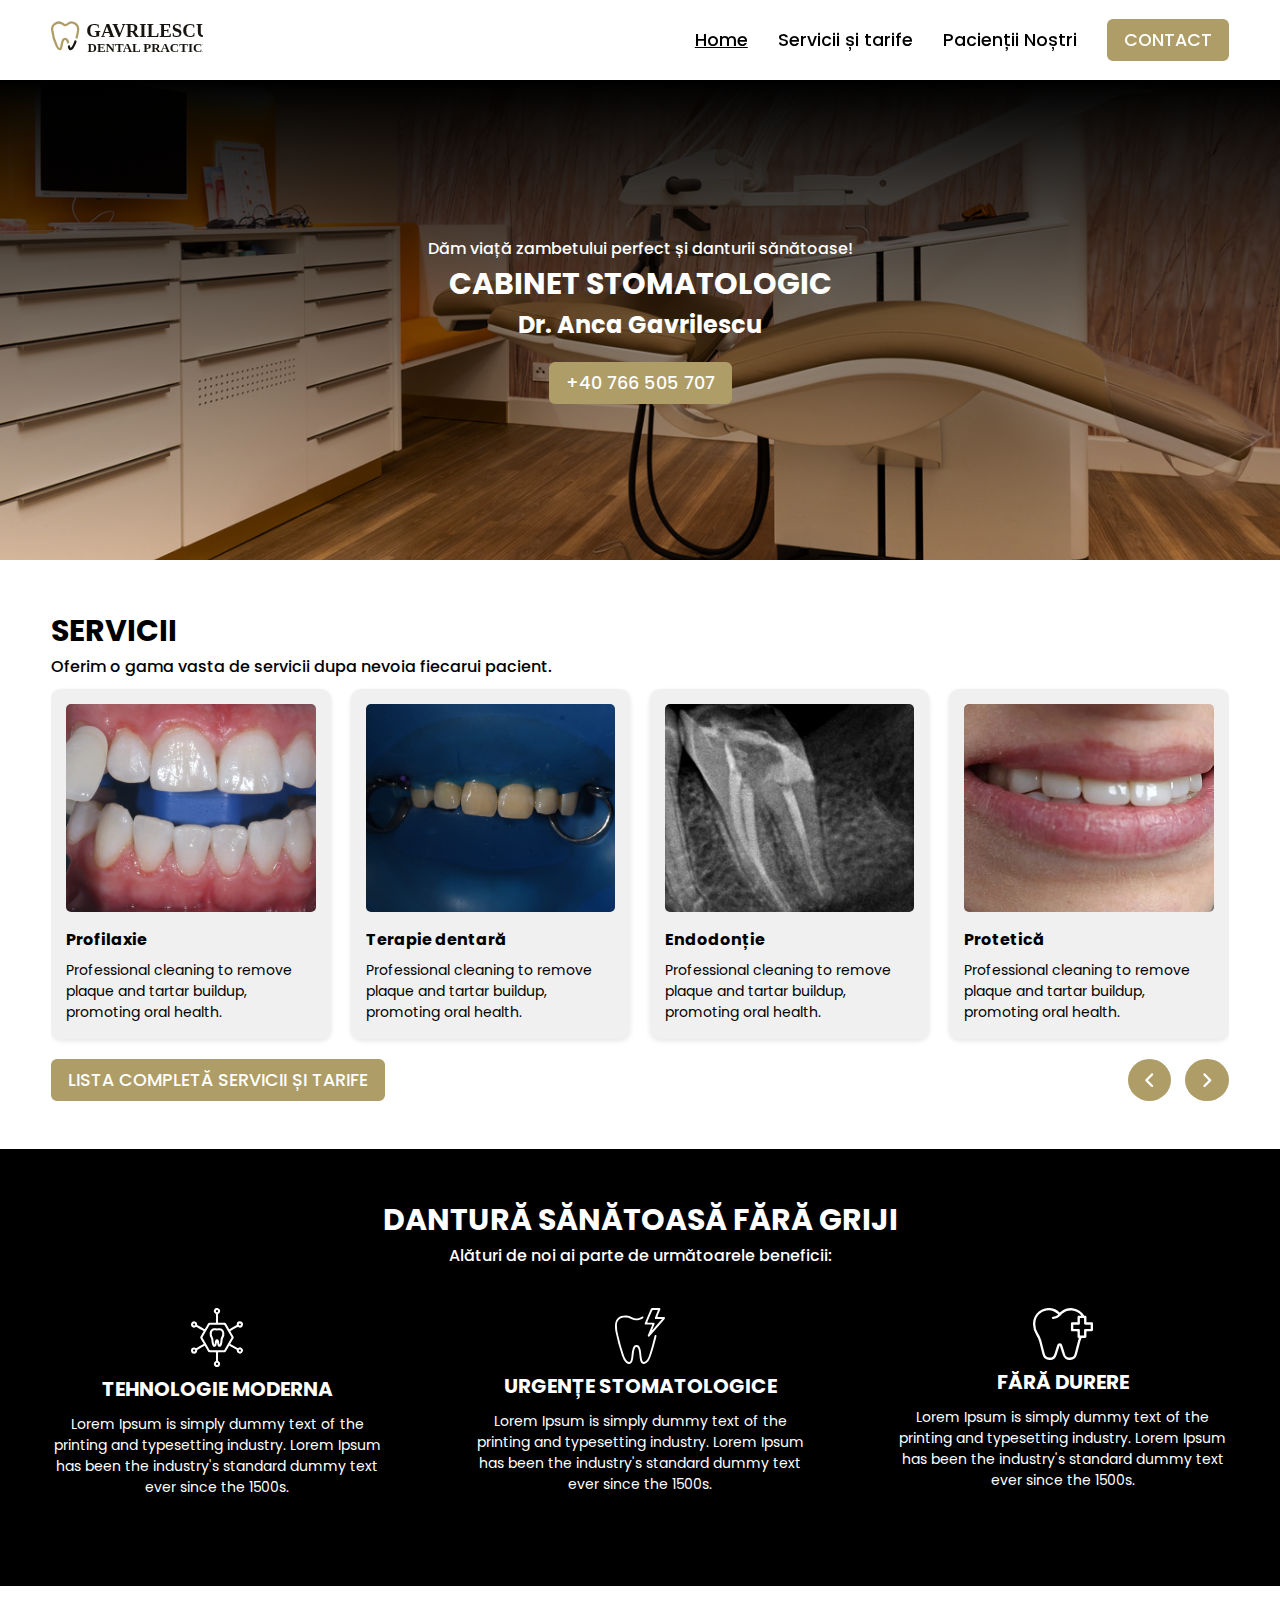
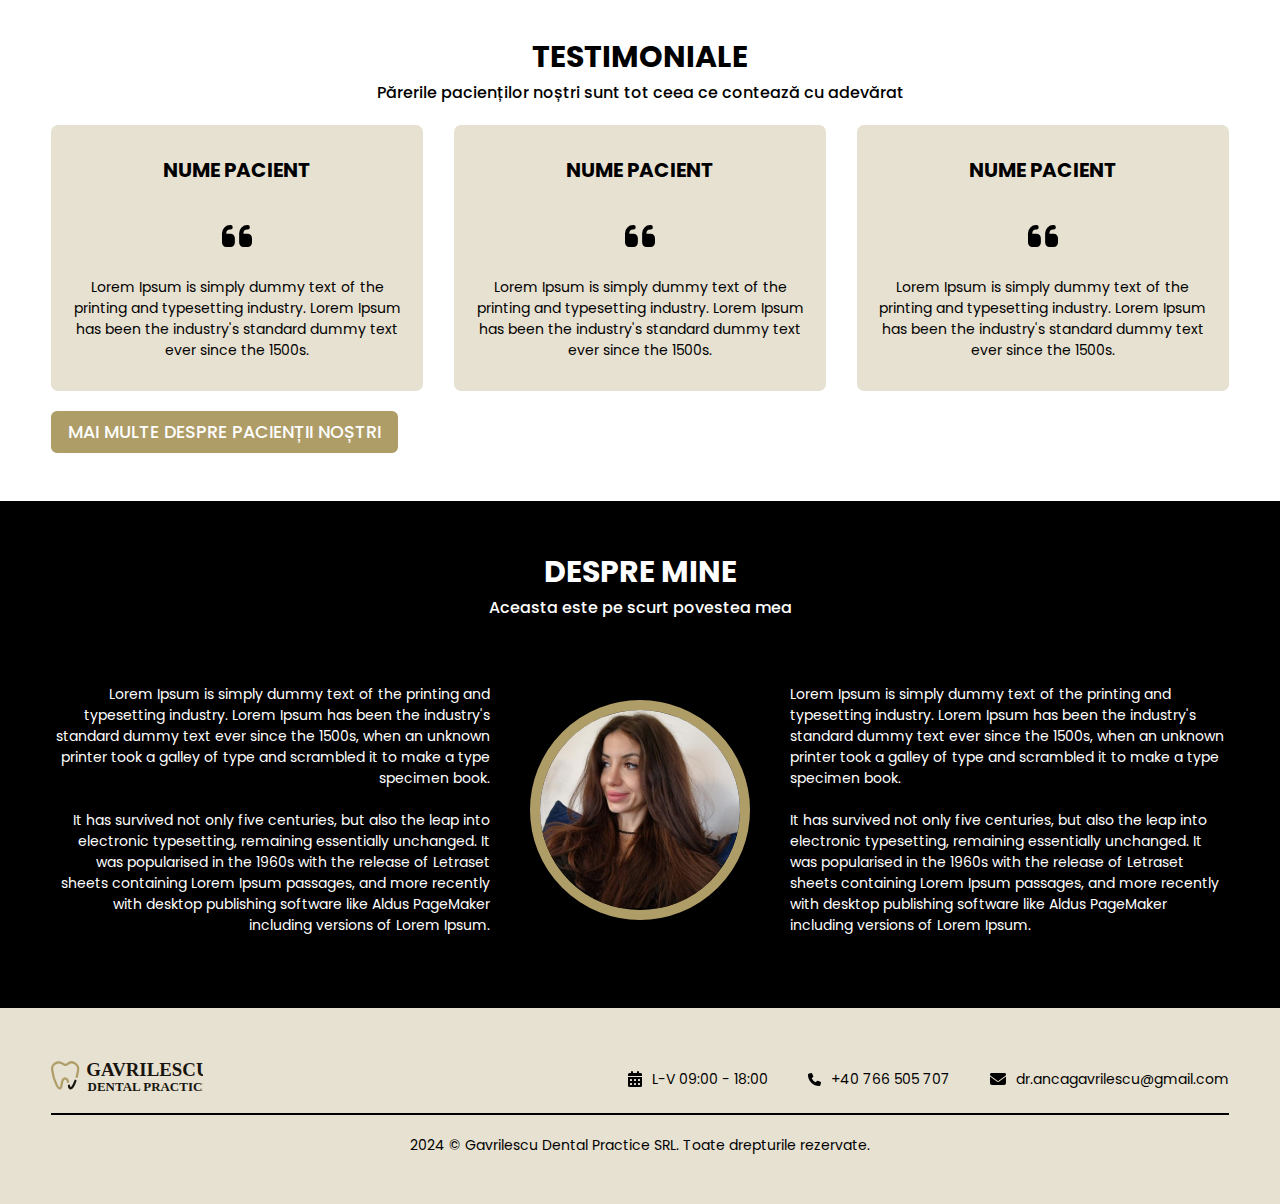
==== index.html @ 2483e3fb "add poppins to all pages" ====
<!DOCTYPE html>
<html lang="en">
<head>
    <meta charset="UTF-8">
    <meta name="viewport" content="width=device-width, initial-scale=1.0">
    <link href='https://fonts.googleapis.com/css?family=Poppins' rel='stylesheet'>
    <link rel="stylesheet" href="style.css">
    <title>Gavrilescu Dental Practice</title>
</head>
<body>
    <header>
        <div class="header-box max-width">
            <a href="/" class="logo"><img src="./icons/logo.svg" alt=""></a>
            <div class="relative xl-hidden">
                <input class="checkbox absolute w-full h-full opacity-0" type="checkbox" checked={menuOpen} onchange="toggleMenu(this)">
                <div class="hamburger-lines pointer-events-none flex flex-col justify-between">
                    <span class="line"></span>
                    <span class="line"></span>
                    <span class="line"></span>
                </div>
            </div>
            <ul class="menu">
              <a href="/" class="underlined">Home</a>
              <a href="/servicii-tarife.html">Servicii și tarife</a>
              <a href="/pacienti.html">Pacienții Noștri</a>
              <button class="btn contact"><a href="/contact.html">Contact</a></button>
            </ul>
        </div>
    </header>
    <main>
        <section class="hero-wrapper">
            <div class="hero-overlay"></div>
            <div class="hero-text flex flex-col items-center justify-center">
                <h5>Dăm viață zambetului perfect și danturii sănătoase!</h5>
                <h1 class="uppercase">Cabinet Stomatologic</h1>
                <h2 class="mt-0">Dr. Anca Gavrilescu</h2>
                <button class="btn suna"><a href="tel:+40766505707">+40 766 505 707</a></button>
            </div>
        </section>
        
        <section class="servicii max-width main-padding-y">
            <h1 class="uppercase black">Servicii</h1>
            <h5>Oferim o gama vasta de servicii dupa nevoia fiecarui pacient.</h5>
            <div>
                <div class="mobile-carousel"></div>
                <div class="carousel"></div>
                <div class="services-bottom flex items-center justify-between">
                    <button class="btn w-full-mobile"><a href="/servicii-tarife">Lista completă servicii și tarife</a></button>
                    <div class="controls">
                        <button class="prev"><svg xmlns="http://www.w3.org/2000/svg" viewBox="0 0 320 512"><!--!Font Awesome Free 6.5.1 by @fontawesome - https://fontawesome.com License - https://fontawesome.com/license/free Copyright 2024 Fonticons, Inc.--><path d="M41.4 233.4c-12.5 12.5-12.5 32.8 0 45.3l160 160c12.5 12.5 32.8 12.5 45.3 0s12.5-32.8 0-45.3L109.3 256 246.6 118.6c12.5-12.5 12.5-32.8 0-45.3s-32.8-12.5-45.3 0l-160 160z"/></svg></button>
                        <button class="next"><svg xmlns="http://www.w3.org/2000/svg" viewBox="0 0 320 512"><!--!Font Awesome Free 6.5.1 by @fontawesome - https://fontawesome.com License - https://fontawesome.com/license/free Copyright 2024 Fonticons, Inc.--><path d="M278.6 233.4c12.5 12.5 12.5 32.8 0 45.3l-160 160c-12.5 12.5-32.8 12.5-45.3 0s-12.5-32.8 0-45.3L210.7 256 73.4 118.6c-12.5-12.5-12.5-32.8 0-45.3s32.8-12.5 45.3 0l160 160z"/></svg></button>
                    </div>
                </div>
            </div>
        </section>
        
        <section class="main-padding-y highlights white">
            <div class="max-width text-center">
                <h1 class="uppercase">Dantură sănătoasă fără griji</h1>
                <h5 class="">Alături de noi ai parte de următoarele beneficii:</h5>
                <div class="highlights-inner"></div>
            </div>
        </section>
        
        <section class="main-padding-y">
            <div class="max-width testimonials">
                <h1 class="uppercase text-center">Testimoniale</h1>
                <h5 class="text-center">Părerile pacienților noștri sunt tot ceea ce contează cu adevărat</h5>
                <div class="testimonials-inner text-center"></div>
                <button class="btn w-full-mobile"><a href="/pacienti">Mai multe despre pacienții noștri</a></button>
            </div>
        </section>

        <section class="main-padding-y my-story white">
            <div class="max-width">
                <h1 class="uppercase text-center">Despre mine</h1>
                <h5 class="text-center">Aceasta este pe scurt povestea mea</h5>
                <div class="story-inner">
                    <p class="">Lorem Ipsum is simply dummy text of the printing and typesetting industry. 
                        Lorem Ipsum has been the industry's standard dummy text ever since the 
                        1500s, when an unknown printer took a galley of type and scrambled it to 
                        make a type specimen book. 
                        <br><br>
                        It has survived not only five centuries, but also the leap into electronic typesetting, remaining essentially unchanged. It was popularised in the 1960s with the release of Letraset sheets containing Lorem Ipsum passages, and more recently with desktop publishing software like Aldus PageMaker including versions of Lorem Ipsum.
                    </p>
                    <img class="my-pic" src="./images/DrGavrilescu.png" alt="">
                    <p>Lorem Ipsum is simply dummy text of the printing and typesetting industry. 
                        Lorem Ipsum has been the industry's standard dummy text ever since the 
                        1500s, when an unknown printer took a galley of type and scrambled it to 
                        make a type specimen book. 
                        <br><br>
                        It has survived not only five centuries, but also the leap into electronic typesetting, remaining essentially unchanged. It was popularised in the 1960s with the release of Letraset sheets containing Lorem Ipsum passages, and more recently with desktop publishing software like Aldus PageMaker including versions of Lorem Ipsum.
                    </p>
                </div>
            </div>
        </section>

        <footer class="main-padding-y">
            <div class="max-width">
                <div class="footer-top">
                    <div class="logo"><img src="./icons/logo.svg" alt=""></div>
                    <div class="footer-top-pte">
                        <div class="pte-item flex items-center justify-center">
                            <img class="mr-10" src="/icons/program.svg" alt="Program">
                            <p>L-V 09:00 - 18:00</p>
                        </div>
                        <a href="tel:+40766505707" class="pte-item flex items-center justify-center">
                            <img class="mr-10" src="/icons/phone.svg" alt="Telefon">
                            <p>+40 766 505 707</p>
                        </a>
                        <a href="mailto:dr.ancagavrilescu@gmail.com" class="pte-item flex items-center justify-center">
                            <img class="mr-10" src="/icons/email.svg" alt="Email">
                            <p>dr.ancagavrilescu@gmail.com</p>
                        </a>
                    </div>
                </div>
                <div>
                    <p class="text-center">2024 © Gavrilescu Dental Practice SRL. Toate drepturile rezervate.</p>
                </div>
            </div>
            
        </footer>
        
    </main>

    <script>
    </script>

    <script src="script.js"></script>
</body>
</html>
---- style.css ----
body { 
    box-sizing: border-box;
    margin: 0;
    padding: 0;
    font-family: 'Poppins';
}
body * { padding: 0; margin: 0;}
h1 {font-size: 30px;}
h2 {font-size: 24px;}
h3 {font-size: 20px; margin-bottom: 10px; }
h4 {font-size: 16px; }
h5 {font-size: 16px; font-weight: 500;}
p {font-size: 14px;}
.relative { position: relative;}
.absolute { position: absolute;}
.opacity-0 { opacity: 0;}

.flex { display: flex;}
.block { display: block;}
.items-center { align-items: center; }
.justify-between { justify-content: space-between; }
.justify-center { justify-content: center;}
.justify-end { justify-content: flex-end;}
.flex-col { flex-direction: column; }
.w-full { width: 100%; }
.h-full { height: 100%; }
.pointer-events-none { pointer-events: none;}
.uppercase { text-transform: uppercase;}
.mt-0 { margin-top: 0;}
.white { color: white;}
.black { color: black;}
.main-padding-y {padding: 3rem 0;}
.mr-10 { margin-right: 10px;}
.mr-30 { margin-right: 30px;}
.text-center {text-align: center;}
.text-right {text-align: right;}
.max-width {
    margin: auto;
    width: 92%;
    max-width: 1300px;
}
.w-full-mobile { width: 100%;}
header {
    height: 5rem;
    position: fixed;
    display: flex;
    align-items: center;
    width: 100%;
    background-color: white;
    box-shadow: 0 0 5px rgba(0, 0, 0, 0.2);
    z-index: 999;
}
.header-box {
    display: flex;
    align-items: center;
    justify-content: space-between;
    height: 5rem;
}
.logo img { width: 9.5rem;}
.menu {
    display: flex;
    align-items: center;
    flex-direction: column; 
    position: absolute;
    top: 5rem;
    margin: 0;
    right: 0;
    padding: 1.5rem;
    transform: translateX(calc(100% + 5px));
    transition: 0.5s ease-in-out;
    background-color: white;
    width: 60%;
    height: calc(100vh - 5rem);
    box-shadow: -2px 3px 2px rgba(0, 0, 0, 0.1);
}
.open .menu { 
    transform: translateX(0);
}
.menu a, .btn a {
    text-decoration: none;
    color: black;
    font-size: 1.1rem;
    font-weight: 500;
    margin: 2.5rem 0;
}
.menu .btn {
    margin-top: 2.5rem;
}
.btn {
    background-color: #AE9D67;
    border: 2px solid #AE9D67;
    border-radius: 6px;
    padding: 6px 15px;
    font-family: 'Poppins';
    text-transform: uppercase;
}
.btn a {
    color: white;
}
.btn:hover {
 background-color: white;
}
.btn:hover a {
    color: #AE9D67;
}
.btn.suna { 
    margin-top: 20px;
}
.hamburger-lines {
    width: 2rem;
    height: 1.5rem;
}

.line { 
    transition: transform 0.5s ease-in-out;
    border-radius: 0.25rem;
    height: 3px;
    background-color: black;
    width: 100%;
    display: block;
}
.line:first-child {
    transform-origin: top left;
    transition-duration: 500ms;
}
.line:nth-child(2) {
    transition-duration: 300ms;
}
.line:last-child {
    transform-origin: bottom left;
    transition-duration: 500ms;
}
.open .line:first-child {
    transform: rotate(45deg);
}
.open .line:nth-child(2) {
    transform: scale(0);
}
.open .line:last-child {
    transform: rotate(-45deg);
}
.hero-wrapper {
    position: relative;
    padding-top: 5rem;
    width: 100%;
    height: calc(100vh - 5rem);
    background-image: url("./images/hero.jpg");
    background-repeat: no-repeat;
    background-size: cover;
    background-position:center;
}

.hero-overlay {
    position: absolute;
    top: 5rem;
    left: 0;
    right: 0;
    width: 100%;
    height: calc(100vh - 5rem);
    background: rgb(0,0,0);
    background: linear-gradient(180deg, rgba(0,0,0,1) 0%, rgba(0,0,0,0) 100%);
}

.hero-text {
    margin: 3rem;
    position: relative;
    color: white;
    text-align: center;
    height: calc(100vh - 11rem);
    max-width: 100%;
}
.hero-wrapper.small, .hero-overlay.small {
    height: calc(50vh - 5rem);
}
.hero-text.small {
    height: calc(50vh - 11rem);
}

.carousel { display: none; }

.card {
    flex: 0 0 auto; 
    padding: 15px;
    background-color: #f0f0f0;
    border-radius: 10px;
    box-shadow: 0 2px 5px rgba(0, 0, 0, 0.1);
    scroll-snap-align: start;
    margin: 20px 0;
}

.card img {
    width: 100%;
    border-radius: 5px;
    height: 13rem;
    object-fit: cover;
}
.card h4 { 
    margin: 0.5rem 0;
}

.controls {
    display: none;
}

.prev, .next {
    cursor: pointer;
    border: none;
    background-color: #AE9D67;
    color: white;
    border-radius: 100%;
    margin-left: 10px;
    padding: 0.75rem 1rem;
}
.prev svg, .next svg {
    width: 0.72rem;
    fill: white;
    display: flex;
    align-items: center;
    justify-content: center;
}

.prev:hover, .next:hover {
    background-color: black;
}

.highlights, .my-story {
    background-color: black;
}
.highlights-card {
    margin: 40px 0;
}
.testimonials-card {
    background-color: #E7E1D1;
    padding: 30px 20px;
    margin: 20px 0;
    border-radius: 7px;
    display: flex;
    flex-direction: column;
    align-items: center;
    gap: 30px;
}
.testimonials-img {
    width: 30px;
}
.story-inner {
    margin-top: 40px;
    display: flex;
    flex-direction: column;
    align-items: center;
}
.story-inner p {  text-align: center;}
.my-pic {
    width: 200px;
    height: 200px;
    object-fit: cover;
    border: 10px solid #AE9D67;
    border-radius: 50%;
    margin: 40px;
}

footer {
    background-color: rgba(174, 157, 103, 0.3)
}
.footer-top {
    border-bottom: 2px solid black;
    padding-bottom: 10px;
    margin-bottom: 20px;
    display: flex;
    flex-direction: column;
    align-items: center;
}
.footer-top-pte { 
    display: flex;
    flex-direction: column;
    align-items: center;
}
.footer-top-pte .pte-item {
    margin: 10px 0;
}
footer a {
    text-decoration: none;
    color: black;
}
@media screen and (min-width: 600px) {
    .mobile-carousel {
        display: flex;
        flex-wrap: wrap;
    } 
    .card {
        width: calc( 50% - 40px );
        margin: 10px 0;
    }
    .card:nth-child(odd){
        margin-right: 10px;
    }
    .card:nth-child(even){
        margin-left: 10px;
    }
}

@media screen and (min-width: 768px) {
    .menu {
        width: 50%;
    }
    .hero-wrapper, .hero-overlay {
        height: 75vh;
    }
    .hero-text { height: calc(75vh - 6rem);}

    
}

@media screen and (min-width: 1024px) {
    .hero-wrapper.small, .hero-overlay.small {
        height: calc(40vh - 5rem);
    }
    .hero-text.small {
        height: calc(40vh - 11rem);
    }
    .xl-hidden {
        display: none;
    }
    .menu {
        position: relative;
        flex-direction: row;
        top: 0;
        padding: 0;
        width: auto;
        height: 5rem;
        transform: translateX(0%);
        box-shadow: none;
    }
    .menu a {
        margin-right: 30px;
    }
    .menu a.underlined { text-decoration: underline;}
    .menu .btn, .menu a:last-child {margin: 0;}
    .mobile-carousel {display: none;}
    .carousel {
        display: flex;
        flex-wrap: wrap;
        transition: transform 0.3s ease-in-out;
        overflow-x: hidden; /* Hide overflow for non-touch devices */
        scroll-snap-type: x mandatory;
        -webkit-overflow-scrolling: touch; /* for smooth scrolling on iOS */
    }
    .controls {
        display: block;
    }
    .highlights-inner, .testimonials-inner {
        display: flex;
        justify-content: space-between;
    }
    .highlights-card, 
    .testimonials-card {
        width: calc( 33.3% - 60px);
    }
    /* .story-inner {} */
    .footer-top-pte {
        display: flex;
        justify-content: space-between;
        flex-direction: row;
    }
    .footer-top-pte .pte-item {
        margin: 10px 20px;
    }
    .w-full-mobile { width: auto;}
}

@media screen and (min-width: 1280px) {
    .hero-wrapper, .hero-overlay {
        height: 30rem;
    }
    .hero-text { height: 24rem;}
    .card {
        width: calc( 25% - 45px );
        margin-bottom: 20px;
        min-height: 20rem;
        margin-right: 20px;
    }
    .card:last-child {
        margin-right: 0;
    }
    .footer-top {
        flex-direction: row;
        justify-content: space-between;
    }
    .footer-top-pte .pte-item:last-child {
        margin: 10px 0px 10px 20px;
    }
    .story-inner {
        flex-direction: row;
    }
    .story-inner p:first-child { text-align: right;}
    .story-inner p:last-child { text-align: left;}
}
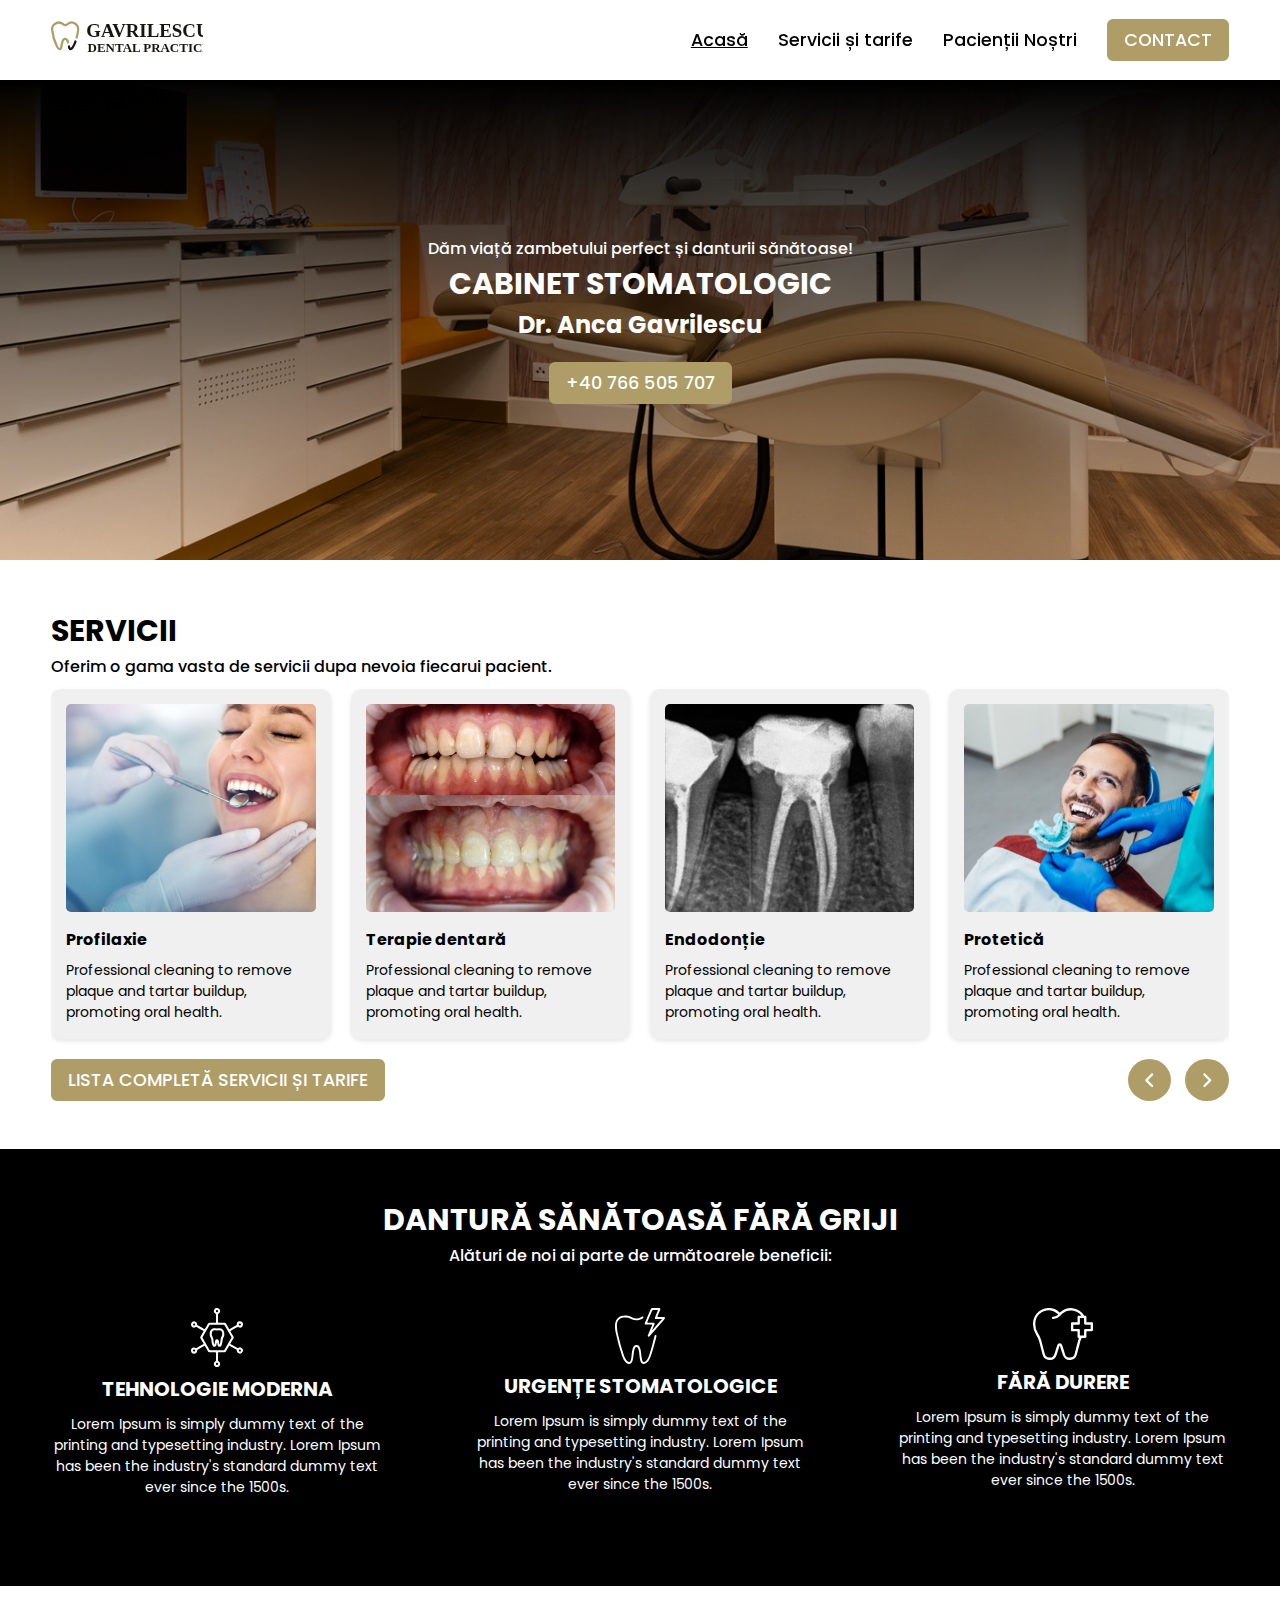
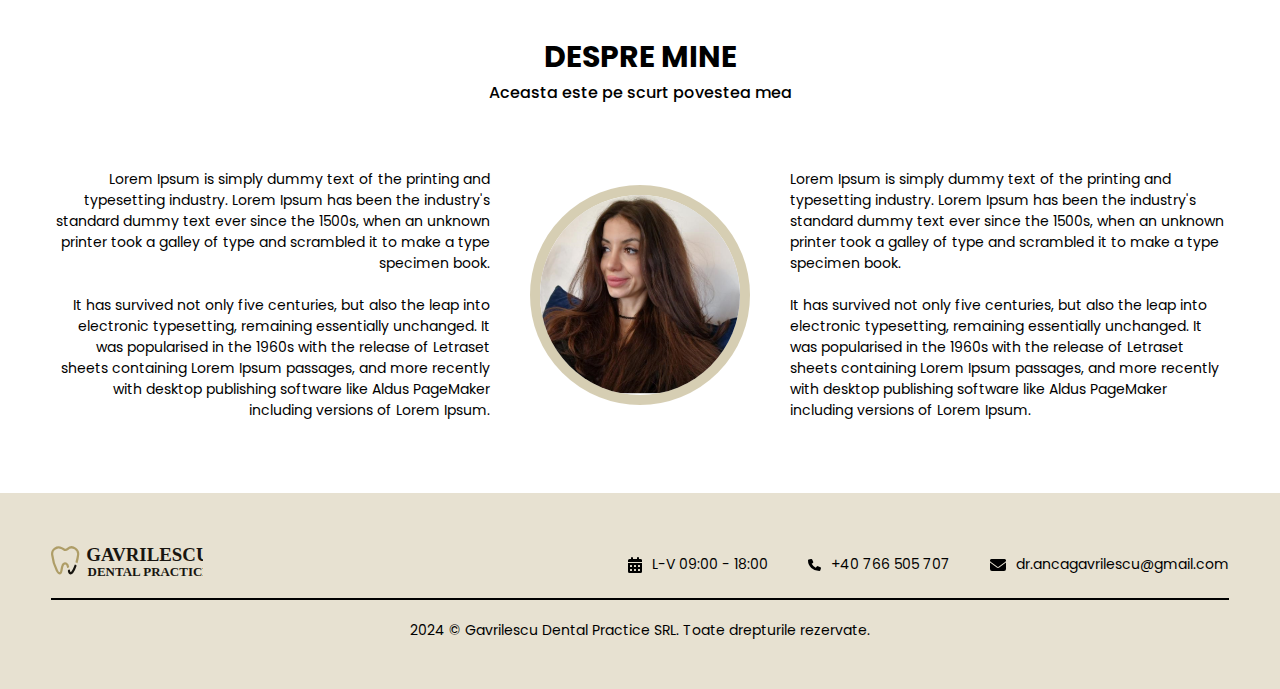
==== commit 894f299a: "add better pictures to services, hide testimonials and make small color changes" ====
--- a/index.html
+++ b/index.html
@@ -20,7 +20,7 @@
                 </div>
             </div>
             <ul class="menu">
-              <a href="/" class="underlined">Home</a>
+              <a href="/" class="underlined">Acasă</a>
               <a href="/servicii-tarife.html">Servicii și tarife</a>
               <a href="/pacienti.html">Pacienții Noștri</a>
               <button class="btn contact"><a href="/contact.html">Contact</a></button>
@@ -62,16 +62,16 @@
             </div>
         </section>
         
-        <section class="main-padding-y">
+        <!-- <section class="main-padding-y">
             <div class="max-width testimonials">
                 <h1 class="uppercase text-center">Testimoniale</h1>
                 <h5 class="text-center">Părerile pacienților noștri sunt tot ceea ce contează cu adevărat</h5>
                 <div class="testimonials-inner text-center"></div>
                 <button class="btn w-full-mobile"><a href="/pacienti">Mai multe despre pacienții noștri</a></button>
             </div>
-        </section>
+        </section> -->
 
-        <section class="main-padding-y my-story white">
+        <section class="main-padding-y my-story">
             <div class="max-width">
                 <h1 class="uppercase text-center">Despre mine</h1>
                 <h5 class="text-center">Aceasta este pe scurt povestea mea</h5>
@@ -127,5 +127,6 @@
     </script>
 
     <script src="script.js"></script>
+    <script src="home.js"></script>
 </body>
 </html>--- a/style.css
+++ b/style.css
@@ -223,8 +223,11 @@
     background-color: black;
 }
 
-.highlights, .my-story {
-    background-color: black;
+.my-story {
+    background-color: white;
+}
+.highlights {
+    background: black;
 }
 .highlights-card {
     margin: 40px 0;
@@ -253,13 +256,13 @@
     width: 200px;
     height: 200px;
     object-fit: cover;
-    border: 10px solid #AE9D67;
+    border: 10px solid rgba(174, 157, 103, 0.5);
     border-radius: 50%;
     margin: 40px;
 }
 
 footer {
-    background-color: rgba(174, 157, 103, 0.3)
+    background-color: rgba(174, 157, 103, 0.3);
 }
 .footer-top {
     border-bottom: 2px solid black;
@@ -281,6 +284,47 @@
     text-decoration: none;
     color: black;
 }
+.service-category {
+    background-color: rgba(174, 157, 103, 0.3);
+    margin-bottom: 15px;
+    border-radius: 5px;
+    overflow: hidden;
+}
+.service-category h3 {
+    background-color: #AE9D67;
+    margin: 0;
+    padding: 5px 15px;
+    color: white;
+    text-transform: uppercase;
+    font-weight: 600;
+}
+.service-list {
+    list-style: none;
+}
+.service-item {
+    border-bottom: 1px solid #AE9D67;
+    padding: 8px 15px;
+}
+.service-item:last-child {
+    border: none;
+}
+.title-price {
+    display: flex;
+    justify-content: space-between;
+}
+
+.service-extra {
+    font-size: 80%;
+    font-weight: 600;
+    font-style: italic;
+    margin-top: 5px;
+}
+.service-price {
+    min-width: 60px;
+    font-weight: 700;
+    text-align: end;
+}
+
 @media screen and (min-width: 600px) {
     .mobile-carousel {
         display: flex;
@@ -296,6 +340,7 @@
     .card:nth-child(even){
         margin-left: 10px;
     }
+    .service-extra { text-align: right;}
 }
 
 @media screen and (min-width: 768px) {
@@ -306,8 +351,6 @@
         height: 75vh;
     }
     .hero-text { height: calc(75vh - 6rem);}
-
-    
 }
 
 @media screen and (min-width: 1024px) {
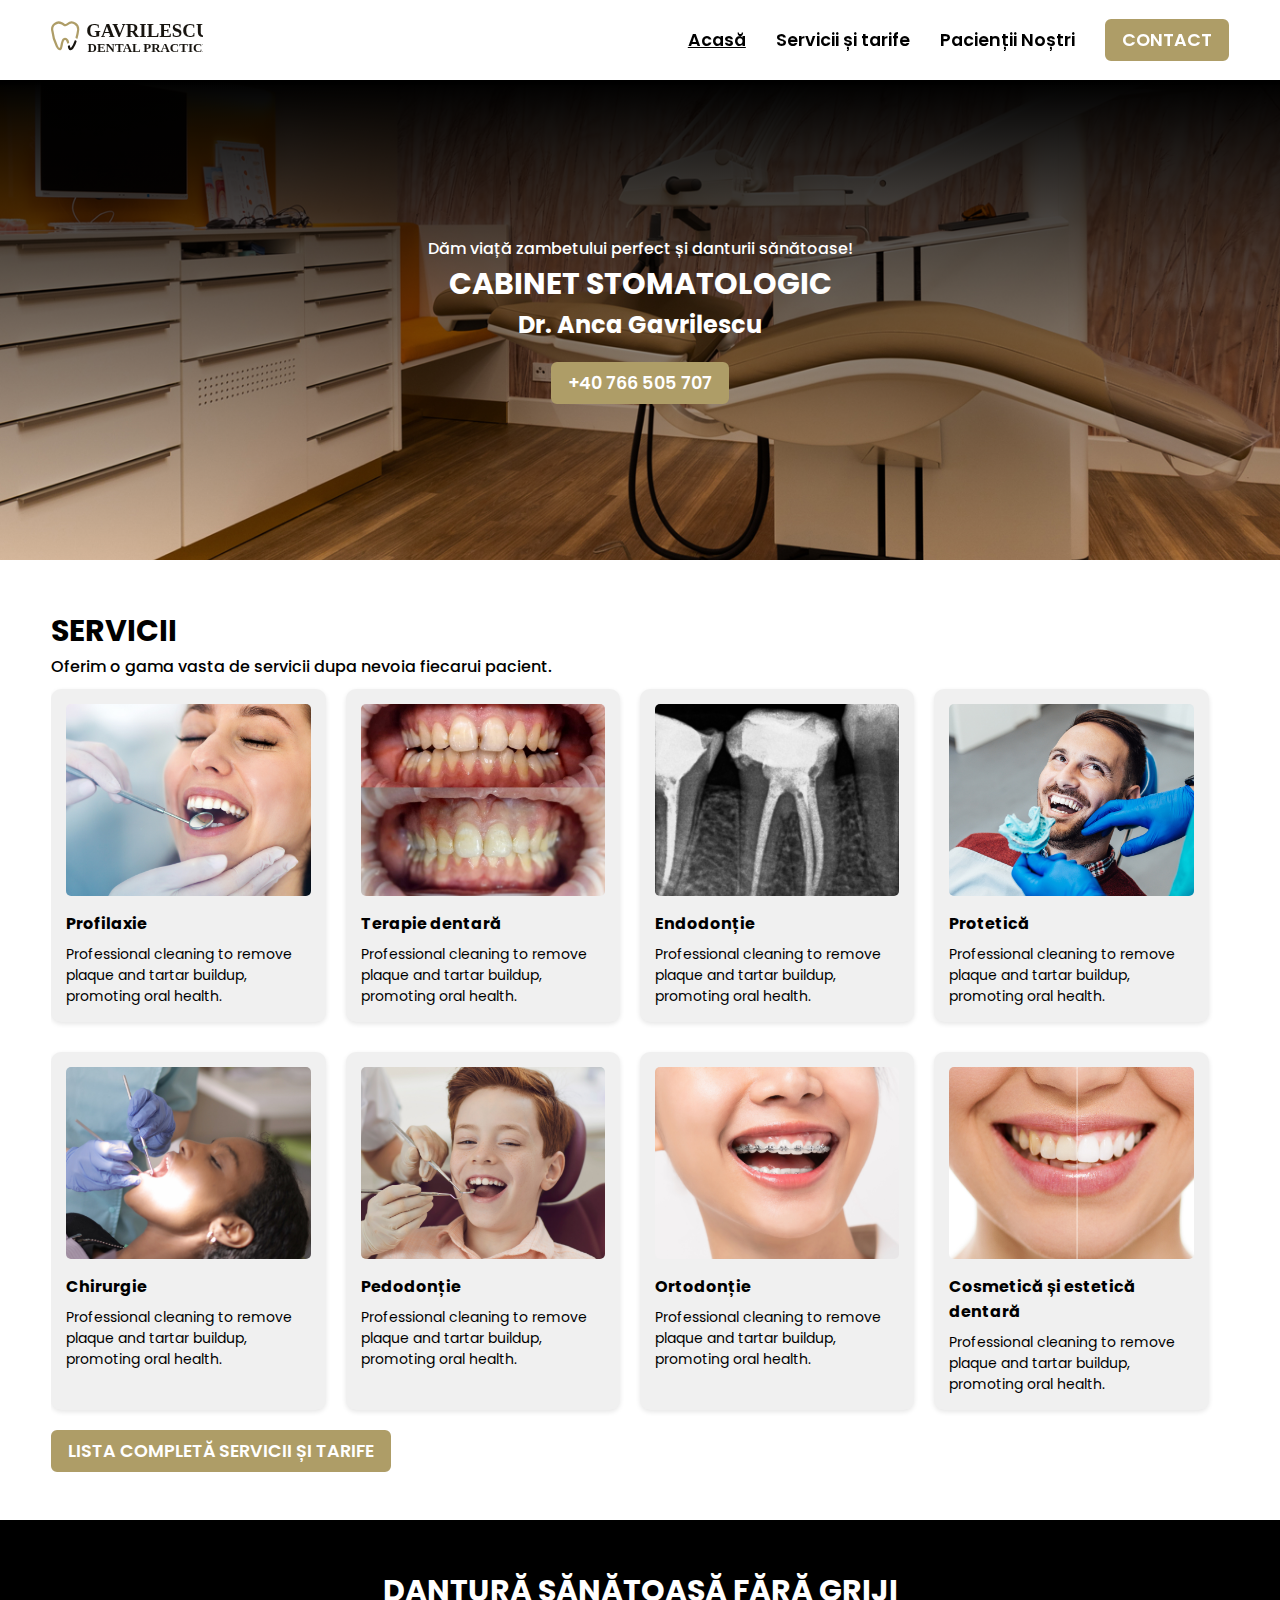
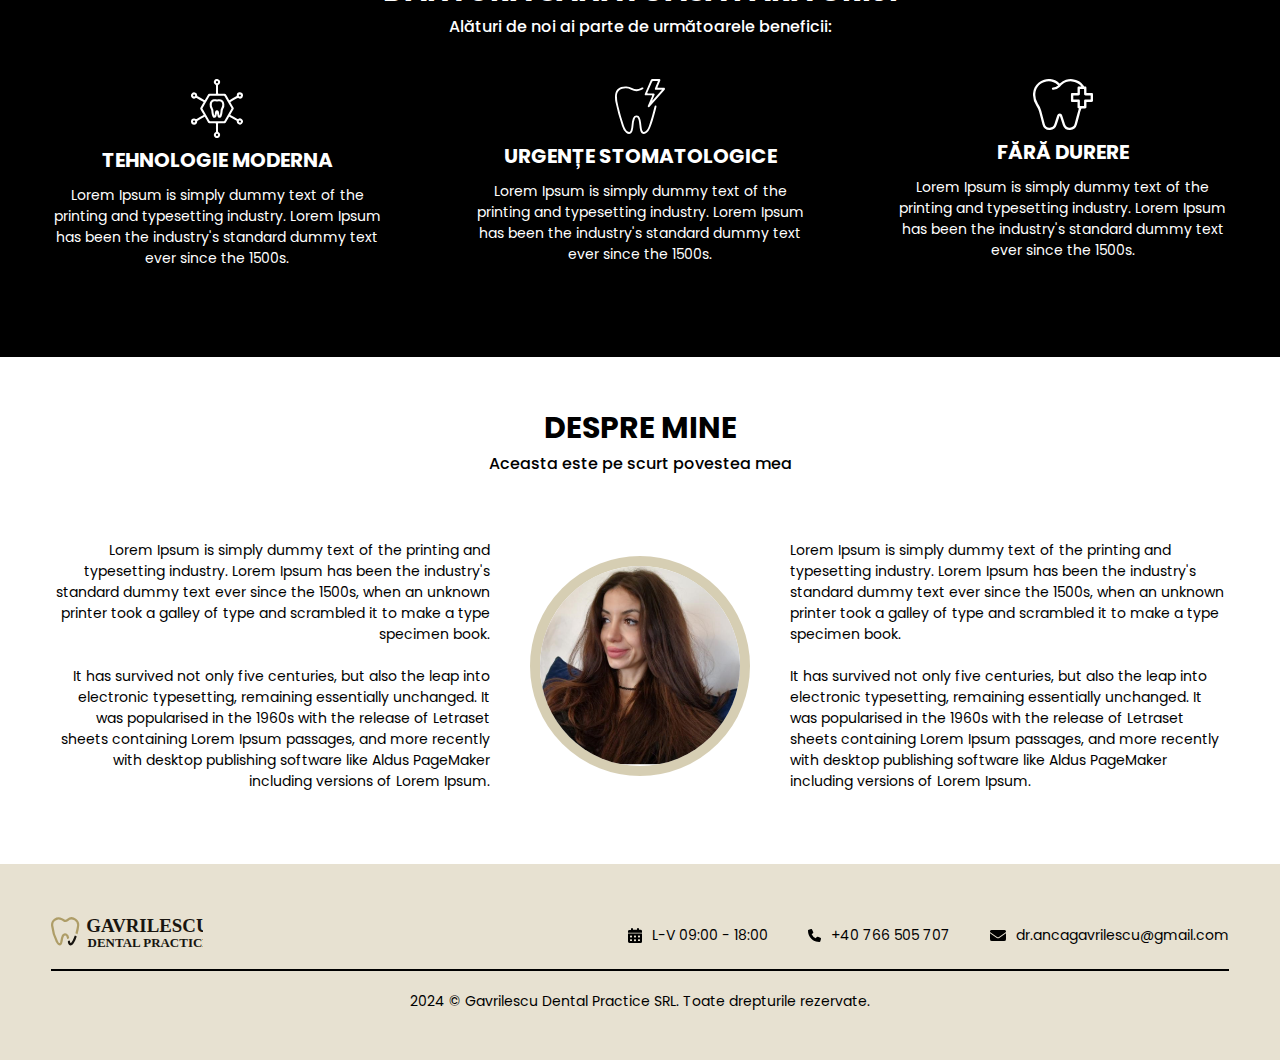
==== commit f936c947: "change carrousel into list of cards, update some iamges, small fixes" ====
--- a/index.html
+++ b/index.html
@@ -42,15 +42,8 @@
             <h1 class="uppercase black">Servicii</h1>
             <h5>Oferim o gama vasta de servicii dupa nevoia fiecarui pacient.</h5>
             <div>
-                <div class="mobile-carousel"></div>
                 <div class="carousel"></div>
-                <div class="services-bottom flex items-center justify-between">
-                    <button class="btn w-full-mobile"><a href="/servicii-tarife">Lista completă servicii și tarife</a></button>
-                    <div class="controls">
-                        <button class="prev"><svg xmlns="http://www.w3.org/2000/svg" viewBox="0 0 320 512"><!--!Font Awesome Free 6.5.1 by @fontawesome - https://fontawesome.com License - https://fontawesome.com/license/free Copyright 2024 Fonticons, Inc.--><path d="M41.4 233.4c-12.5 12.5-12.5 32.8 0 45.3l160 160c12.5 12.5 32.8 12.5 45.3 0s12.5-32.8 0-45.3L109.3 256 246.6 118.6c12.5-12.5 12.5-32.8 0-45.3s-32.8-12.5-45.3 0l-160 160z"/></svg></button>
-                        <button class="next"><svg xmlns="http://www.w3.org/2000/svg" viewBox="0 0 320 512"><!--!Font Awesome Free 6.5.1 by @fontawesome - https://fontawesome.com License - https://fontawesome.com/license/free Copyright 2024 Fonticons, Inc.--><path d="M278.6 233.4c12.5 12.5 12.5 32.8 0 45.3l-160 160c-12.5 12.5-32.8 12.5-45.3 0s-12.5-32.8 0-45.3L210.7 256 73.4 118.6c-12.5-12.5-12.5-32.8 0-45.3s32.8-12.5 45.3 0l160 160z"/></svg></button>
-                    </div>
-                </div>
+                <button class="btn w-full-mobile"><a href="/servicii-tarife">Lista completă servicii și tarife</a></button>
             </div>
         </section>
         
--- a/style.css
+++ b/style.css
@@ -80,7 +80,7 @@
     text-decoration: none;
     color: black;
     font-size: 1.1rem;
-    font-weight: 500;
+    font-weight: 600;
     margin: 2.5rem 0;
 }
 .menu .btn {
@@ -176,7 +176,6 @@
     height: calc(50vh - 11rem);
 }
 
-.carousel { display: none; }
 
 .card {
     flex: 0 0 auto; 
@@ -326,10 +325,14 @@
 }
 
 @media screen and (min-width: 600px) {
-    .mobile-carousel {
+    .carousel {
         display: flex;
         flex-wrap: wrap;
-    } 
+        transition: transform 0.3s ease-in-out;
+        overflow-x: hidden; /* Hide overflow for non-touch devices */
+        scroll-snap-type: x mandatory;
+        -webkit-overflow-scrolling: touch; /* for smooth scrolling on iOS */
+    }
     .card {
         width: calc( 50% - 40px );
         margin: 10px 0;
@@ -378,15 +381,7 @@
     }
     .menu a.underlined { text-decoration: underline;}
     .menu .btn, .menu a:last-child {margin: 0;}
-    .mobile-carousel {display: none;}
-    .carousel {
-        display: flex;
-        flex-wrap: wrap;
-        transition: transform 0.3s ease-in-out;
-        overflow-x: hidden; /* Hide overflow for non-touch devices */
-        scroll-snap-type: x mandatory;
-        -webkit-overflow-scrolling: touch; /* for smooth scrolling on iOS */
-    }
+
     .controls {
         display: block;
     }
@@ -408,6 +403,7 @@
         margin: 10px 20px;
     }
     .w-full-mobile { width: auto;}
+    .card img { height: 15rem;}
 }
 
 @media screen and (min-width: 1280px) {
@@ -416,14 +412,15 @@
     }
     .hero-text { height: 24rem;}
     .card {
-        width: calc( 25% - 45px );
+        width: calc( 25% - 50px );
         margin-bottom: 20px;
-        min-height: 20rem;
         margin-right: 20px;
     }
     .card:last-child {
         margin-right: 0;
     }
+    .card img { height: 12rem;}
+
     .footer-top {
         flex-direction: row;
         justify-content: space-between;
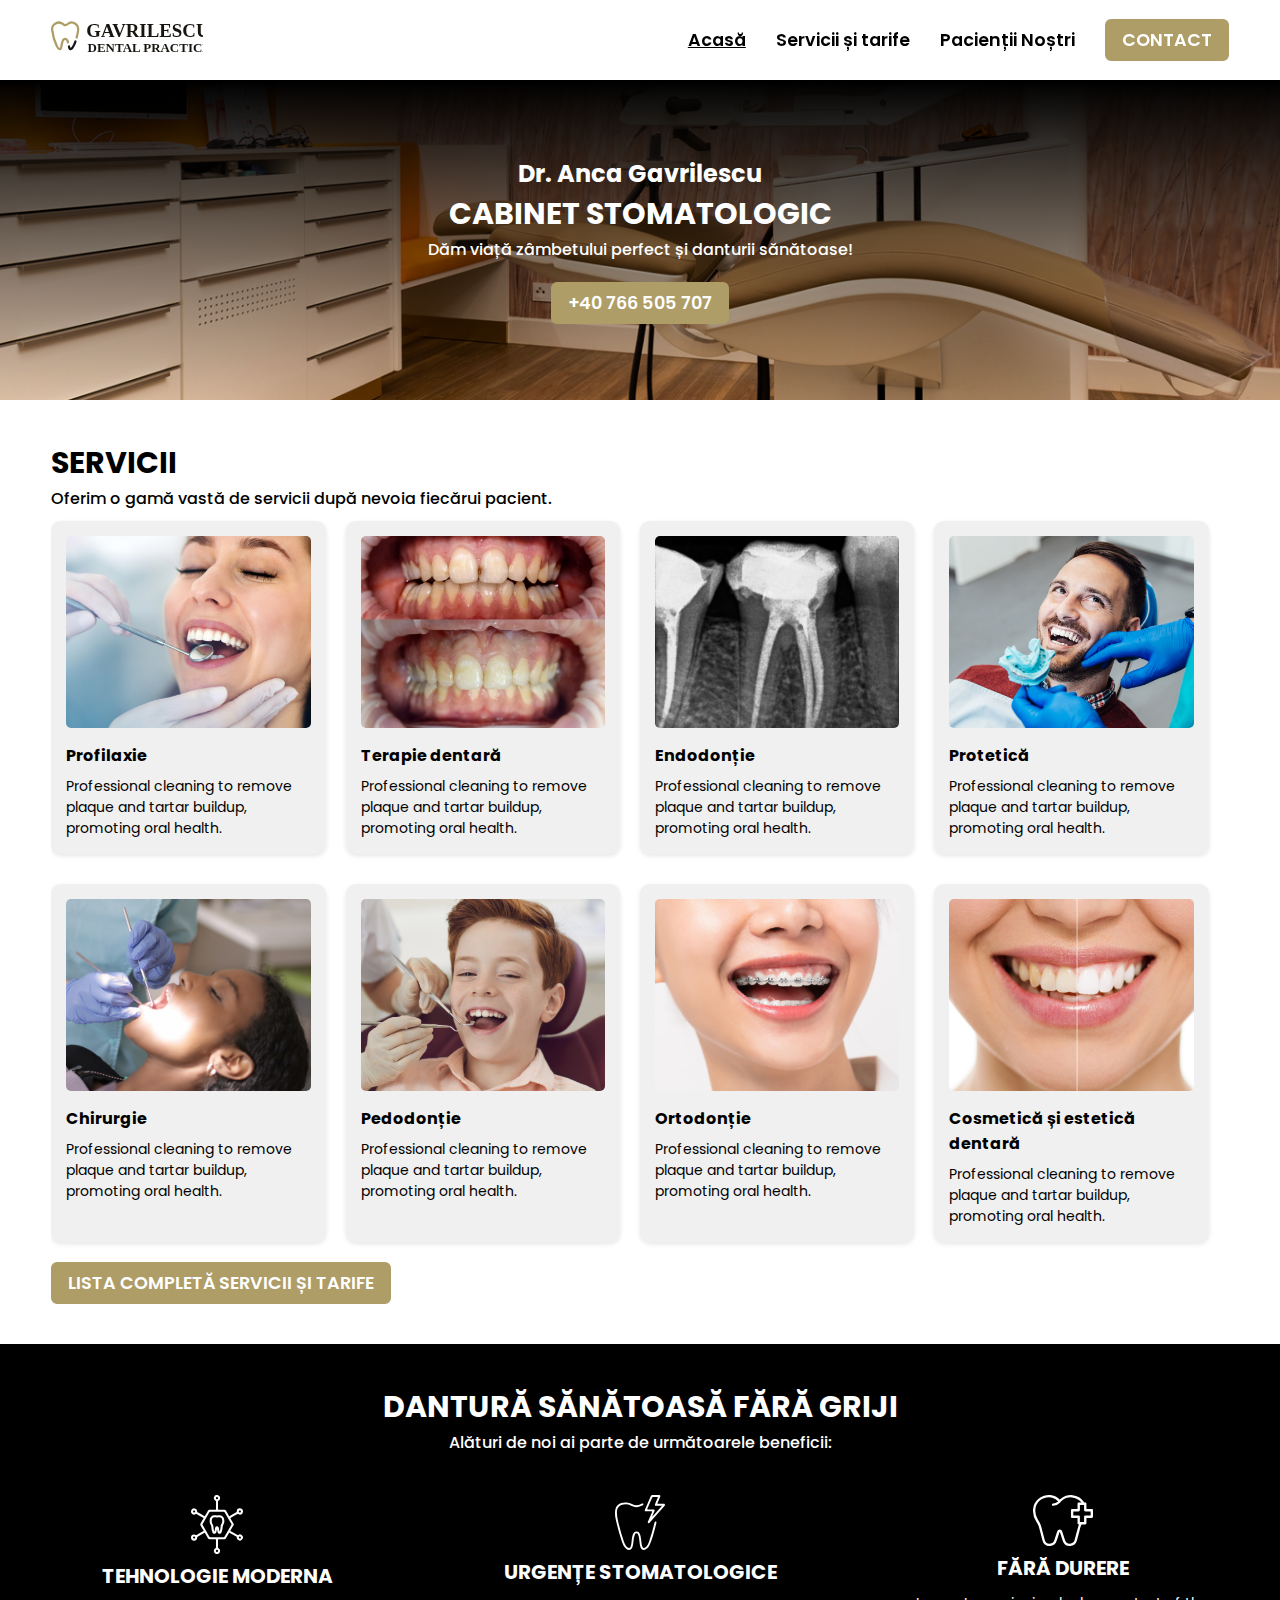
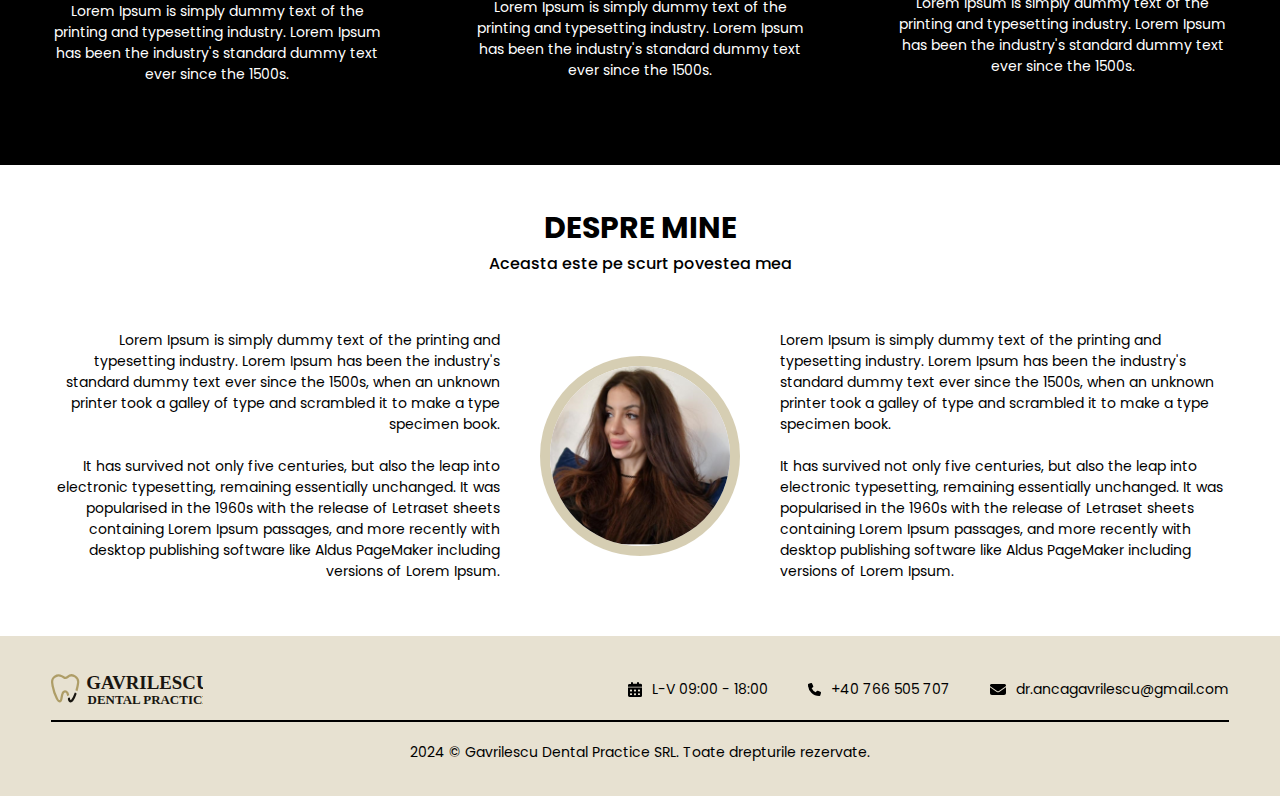
==== commit f732a095: "make everything more responsive and better looking on different device sizes" ====
--- a/index.html
+++ b/index.html
@@ -3,7 +3,9 @@
 <head>
     <meta charset="UTF-8">
     <meta name="viewport" content="width=device-width, initial-scale=1.0">
-    <link href='https://fonts.googleapis.com/css?family=Poppins' rel='stylesheet'>
+    <link rel="preconnect" href="https://fonts.googleapis.com">
+<link rel="preconnect" href="https://fonts.gstatic.com" crossorigin>
+<link href="https://fonts.googleapis.com/css2?family=Poppins:ital,wght@0,100;0,200;0,300;0,400;0,500;0,600;0,700;0,800;0,900;1,100;1,200;1,300;1,400;1,500;1,600;1,700;1,800;1,900&display=swap" rel="stylesheet">
     <link rel="stylesheet" href="style.css">
     <title>Gavrilescu Dental Practice</title>
 </head>
@@ -31,16 +33,16 @@
         <section class="hero-wrapper">
             <div class="hero-overlay"></div>
             <div class="hero-text flex flex-col items-center justify-center">
-                <h5>Dăm viață zambetului perfect și danturii sănătoase!</h5>
+                <h2 class="mt-0">Dr. Anca Gavrilescu</h2>
                 <h1 class="uppercase">Cabinet Stomatologic</h1>
-                <h2 class="mt-0">Dr. Anca Gavrilescu</h2>
+                <h5>Dăm viață zâmbetului perfect și danturii sănătoase!</h5>
                 <button class="btn suna"><a href="tel:+40766505707">+40 766 505 707</a></button>
             </div>
         </section>
         
         <section class="servicii max-width main-padding-y">
             <h1 class="uppercase black">Servicii</h1>
-            <h5>Oferim o gama vasta de servicii dupa nevoia fiecarui pacient.</h5>
+            <h5>Oferim o gamă vastă de servicii după nevoia fiecărui pacient.</h5>
             <div>
                 <div class="carousel"></div>
                 <button class="btn w-full-mobile"><a href="/servicii-tarife">Lista completă servicii și tarife</a></button>
@@ -88,7 +90,7 @@
             </div>
         </section>
 
-        <footer class="main-padding-y">
+        <footer class="">
             <div class="max-width">
                 <div class="footer-top">
                     <div class="logo"><img src="./icons/logo.svg" alt=""></div>
--- a/style.css
+++ b/style.css
@@ -4,13 +4,14 @@
     padding: 0;
     font-family: 'Poppins';
 }
-body * { padding: 0; margin: 0;}
-h1 {font-size: 30px;}
+body * { padding: 0; margin: 0; box-sizing: border-box; }
+h1 {font-size: 30px; font-weight: 700;}
 h2 {font-size: 24px;}
 h3 {font-size: 20px; margin-bottom: 10px; }
 h4 {font-size: 16px; }
 h5 {font-size: 16px; font-weight: 500;}
 p {font-size: 14px;}
+img { max-width: 100%;}
 .relative { position: relative;}
 .absolute { position: absolute;}
 .opacity-0 { opacity: 0;}
@@ -29,7 +30,7 @@
 .mt-0 { margin-top: 0;}
 .white { color: white;}
 .black { color: black;}
-.main-padding-y {padding: 3rem 0;}
+.main-padding-y {padding: 2.5rem 0;}
 .mr-10 { margin-right: 10px;}
 .mr-30 { margin-right: 30px;}
 .text-center {text-align: center;}
@@ -143,7 +144,7 @@
     position: relative;
     padding-top: 5rem;
     width: 100%;
-    height: calc(100vh - 5rem);
+    height: 100vh;
     background-image: url("./images/hero.jpg");
     background-repeat: no-repeat;
     background-size: cover;
@@ -162,20 +163,28 @@
 }
 
 .hero-text {
-    margin: 3rem;
+    padding: 3rem;
     position: relative;
     color: white;
     text-align: center;
-    height: calc(100vh - 11rem);
+    height: calc(100vh - 5rem);
     max-width: 100%;
 }
-.hero-wrapper.small, .hero-overlay.small {
-    height: calc(50vh - 5rem);
-}
-.hero-text.small {
-    height: calc(50vh - 11rem);
-}
-
+.hero-wrapper.small {
+    height: 25rem;
+}
+.hero-text.small, .hero-overlay.small {
+    height: 20rem;
+}
+.hero-wrapper.small.services {
+    background-image: url("./images/services.png");
+}
+.hero-wrapper.small.contact {
+    background-image: url("./images/contact.png");
+}
+.hero-wrapper.small.patients {
+    background-image: url("./images/patients.png");
+}
 
 .card {
     flex: 0 0 auto; 
@@ -197,31 +206,6 @@
     margin: 0.5rem 0;
 }
 
-.controls {
-    display: none;
-}
-
-.prev, .next {
-    cursor: pointer;
-    border: none;
-    background-color: #AE9D67;
-    color: white;
-    border-radius: 100%;
-    margin-left: 10px;
-    padding: 0.75rem 1rem;
-}
-.prev svg, .next svg {
-    width: 0.72rem;
-    fill: white;
-    display: flex;
-    align-items: center;
-    justify-content: center;
-}
-
-.prev:hover, .next:hover {
-    background-color: black;
-}
-
 .my-story {
     background-color: white;
 }
@@ -261,7 +245,10 @@
 }
 
 footer {
+    height: 17rem;
     background-color: rgba(174, 157, 103, 0.3);
+    display: flex;
+    align-items: center;
 }
 .footer-top {
     border-bottom: 2px solid black;
@@ -270,6 +257,9 @@
     display: flex;
     flex-direction: column;
     align-items: center;
+}
+.footer-top img {
+    display: none;
 }
 .footer-top-pte { 
     display: flex;
@@ -323,6 +313,15 @@
     font-weight: 700;
     text-align: end;
 }
+.contact-section {
+    text-align: center;
+}
+.contact-section img {
+    max-width: 15rem;
+}
+
+.patients-section,.contact-section { min-height: calc( 100vh - 42rem);}
+
 
 @media screen and (min-width: 600px) {
     .carousel {
@@ -334,7 +333,7 @@
         -webkit-overflow-scrolling: touch; /* for smooth scrolling on iOS */
     }
     .card {
-        width: calc( 50% - 40px );
+        width: calc( 50% - 10px );
         margin: 10px 0;
     }
     .card:nth-child(odd){
@@ -344,25 +343,34 @@
         margin-left: 10px;
     }
     .service-extra { text-align: right;}
+
+    footer {
+        height: 16rem;
+    }
 }
 
 @media screen and (min-width: 768px) {
     .menu {
         width: 50%;
     }
-    .hero-wrapper, .hero-overlay {
-        height: 75vh;
-    }
-    .hero-text { height: calc(75vh - 6rem);}
+    .hero-wrapper { height: 55vh; }
+    .hero-text,.hero-overlay { height: calc(55vh - 5rem); }
+    .hero-wrapper.small { height: 30rem; }
+    .hero-text.small, .hero-overlay.small { height: 25rem; }
+    .patients-section, .contact-section { min-height: calc( 100vh - 46em); }
+    .contact-section {
+        display: flex;
+        justify-content: center;
+        align-items: center;
+        text-align: left;
+    }
 }
 
 @media screen and (min-width: 1024px) {
-    .hero-wrapper.small, .hero-overlay.small {
-        height: calc(40vh - 5rem);
-    }
-    .hero-text.small {
-        height: calc(40vh - 11rem);
-    }
+    .hero-wrapper.small { height: 40rem; }
+    .hero-text.small, .hero-overlay.small { height: 35rem; }
+    .patients-section, .contact-section { min-height: calc( 100vh - 55em); }
+    footer { height: 15rem;}
     .xl-hidden {
         display: none;
     }
@@ -394,6 +402,10 @@
         width: calc( 33.3% - 60px);
     }
     /* .story-inner {} */
+    .footer-top { 
+        flex-direction: row;
+        justify-content: space-between;
+    }
     .footer-top-pte {
         display: flex;
         justify-content: space-between;
@@ -402,17 +414,22 @@
     .footer-top-pte .pte-item {
         margin: 10px 20px;
     }
+    .footer-top img { display: block;}
     .w-full-mobile { width: auto;}
     .card img { height: 15rem;}
+
+    
 }
 
 @media screen and (min-width: 1280px) {
-    .hero-wrapper, .hero-overlay {
-        height: 30rem;
-    }
-    .hero-text { height: 24rem;}
+    .hero-wrapper,.hero-wrapper.small { height: 25rem;}
+    .hero-text, .hero-overlay,.hero-text.small, .hero-overlay.small { height: 20rem; }
+
+    .patients-section, .contact-section { min-height: calc( 100vh - 35em); }
+    footer { height: 10rem;}
+
     .card {
-        width: calc( 25% - 50px );
+        width: calc( 25% - 20px );
         margin-bottom: 20px;
         margin-right: 20px;
     }
@@ -433,4 +450,10 @@
     }
     .story-inner p:first-child { text-align: right;}
     .story-inner p:last-child { text-align: left;}
+
+    .contact-section img {
+        width: 12rem;
+        object-fit: cover;
+    }
+    .service-category { margin-bottom: 2.5rem;}
 }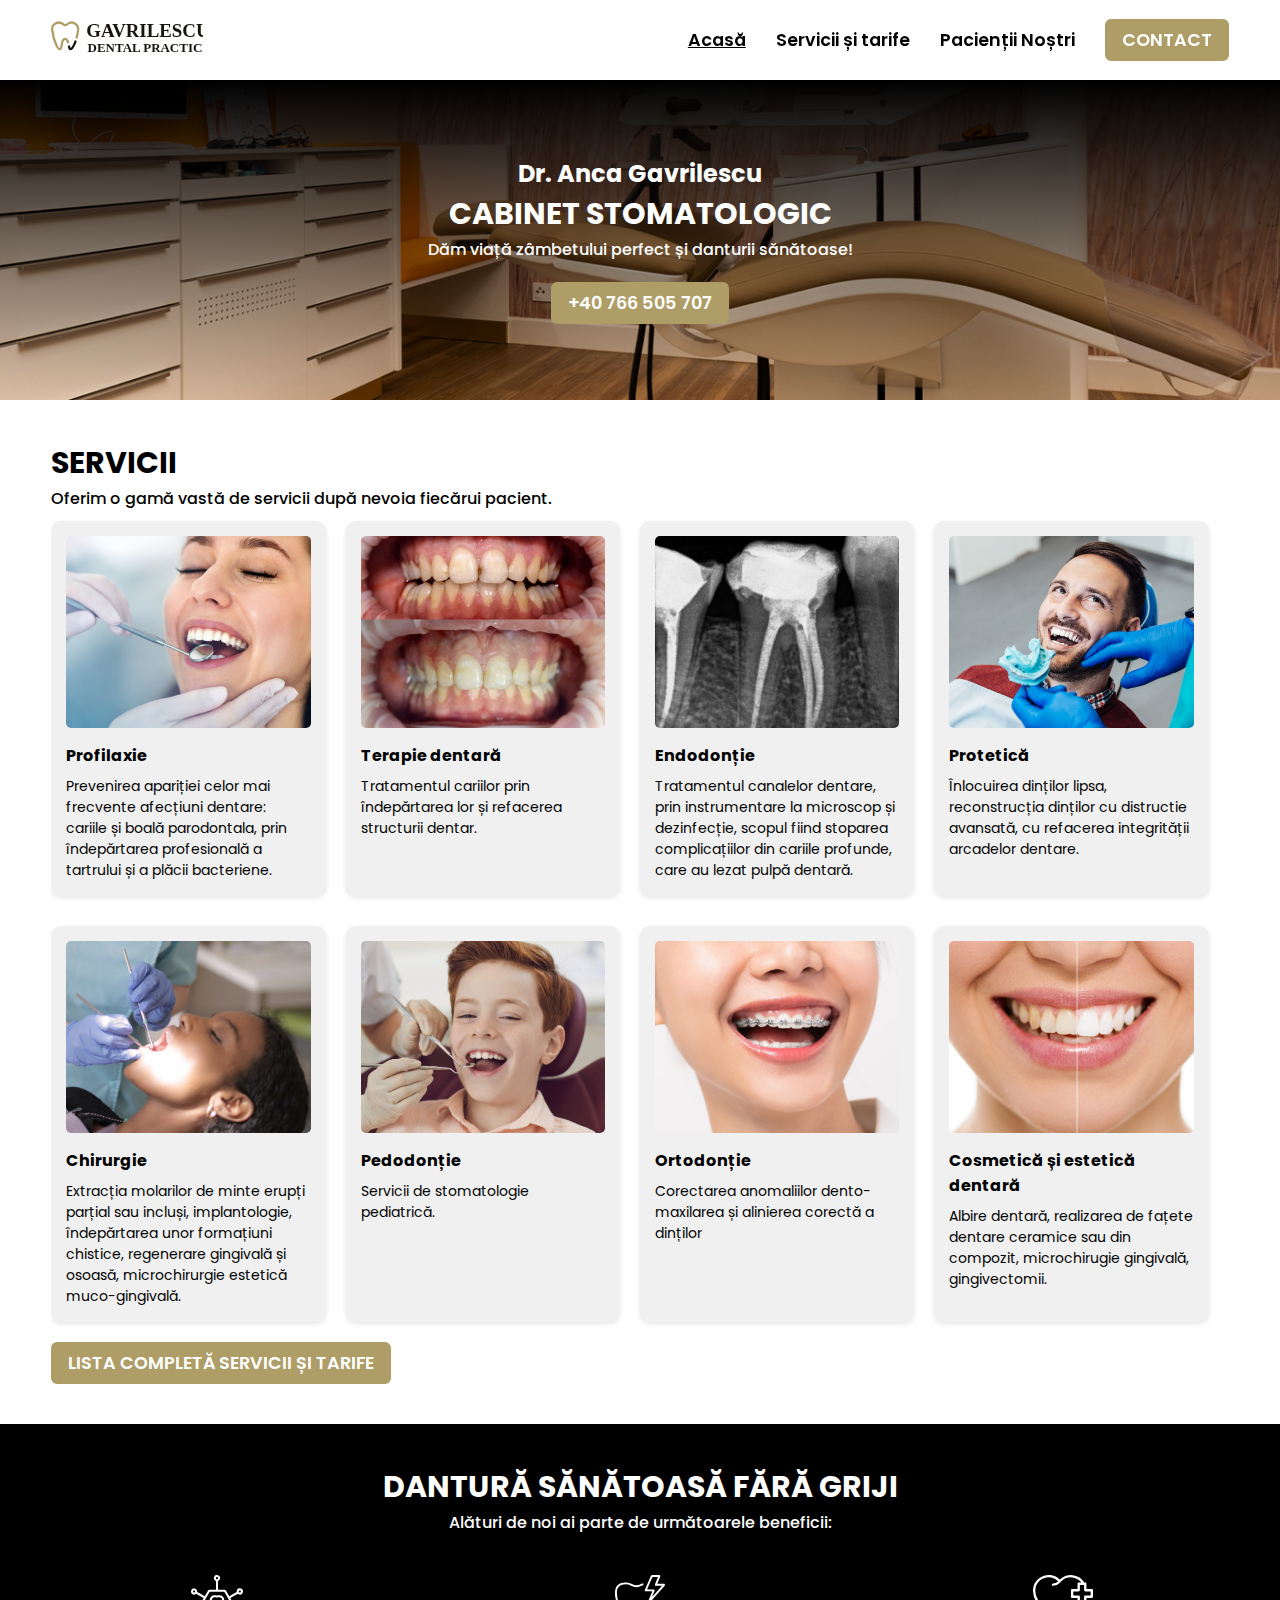
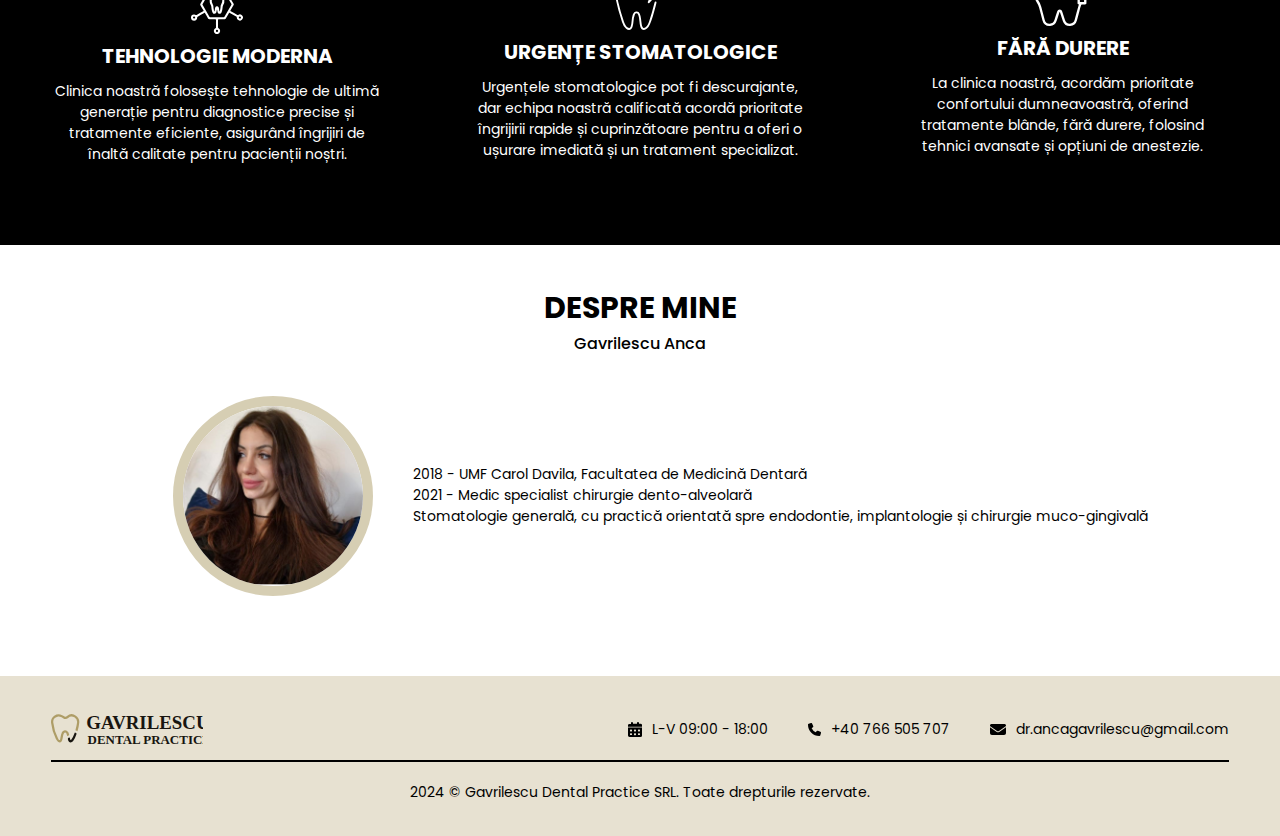
==== commit 9b7a7fcb: "update about me section in home page" ====
--- a/index.html
+++ b/index.html
@@ -69,22 +69,15 @@
         <section class="main-padding-y my-story">
             <div class="max-width">
                 <h1 class="uppercase text-center">Despre mine</h1>
-                <h5 class="text-center">Aceasta este pe scurt povestea mea</h5>
+                <h5 class="text-center">Gavrilescu Anca</h5>
                 <div class="story-inner">
-                    <p class="">Lorem Ipsum is simply dummy text of the printing and typesetting industry. 
-                        Lorem Ipsum has been the industry's standard dummy text ever since the 
-                        1500s, when an unknown printer took a galley of type and scrambled it to 
-                        make a type specimen book. 
-                        <br><br>
-                        It has survived not only five centuries, but also the leap into electronic typesetting, remaining essentially unchanged. It was popularised in the 1960s with the release of Letraset sheets containing Lorem Ipsum passages, and more recently with desktop publishing software like Aldus PageMaker including versions of Lorem Ipsum.
-                    </p>
                     <img class="my-pic" src="./images/DrGavrilescu.png" alt="">
-                    <p>Lorem Ipsum is simply dummy text of the printing and typesetting industry. 
-                        Lorem Ipsum has been the industry's standard dummy text ever since the 
-                        1500s, when an unknown printer took a galley of type and scrambled it to 
-                        make a type specimen book. 
-                        <br><br>
-                        It has survived not only five centuries, but also the leap into electronic typesetting, remaining essentially unchanged. It was popularised in the 1960s with the release of Letraset sheets containing Lorem Ipsum passages, and more recently with desktop publishing software like Aldus PageMaker including versions of Lorem Ipsum.
+                    <p>
+                        2018 - UMF Carol Davila, Facultatea de Medicină Dentară
+                        <br>
+                        2021 - Medic specialist chirurgie dento-alveolară 
+                        <br>
+                        Stomatologie generală, cu practică orientată spre endodontie, implantologie și chirurgie muco-gingivală
                     </p>
                 </div>
             </div>
--- a/style.css
+++ b/style.css
@@ -229,10 +229,10 @@
     width: 30px;
 }
 .story-inner {
-    margin-top: 40px;
     display: flex;
     flex-direction: column;
     align-items: center;
+    justify-content: center;
 }
 .story-inner p {  text-align: center;}
 .my-pic {
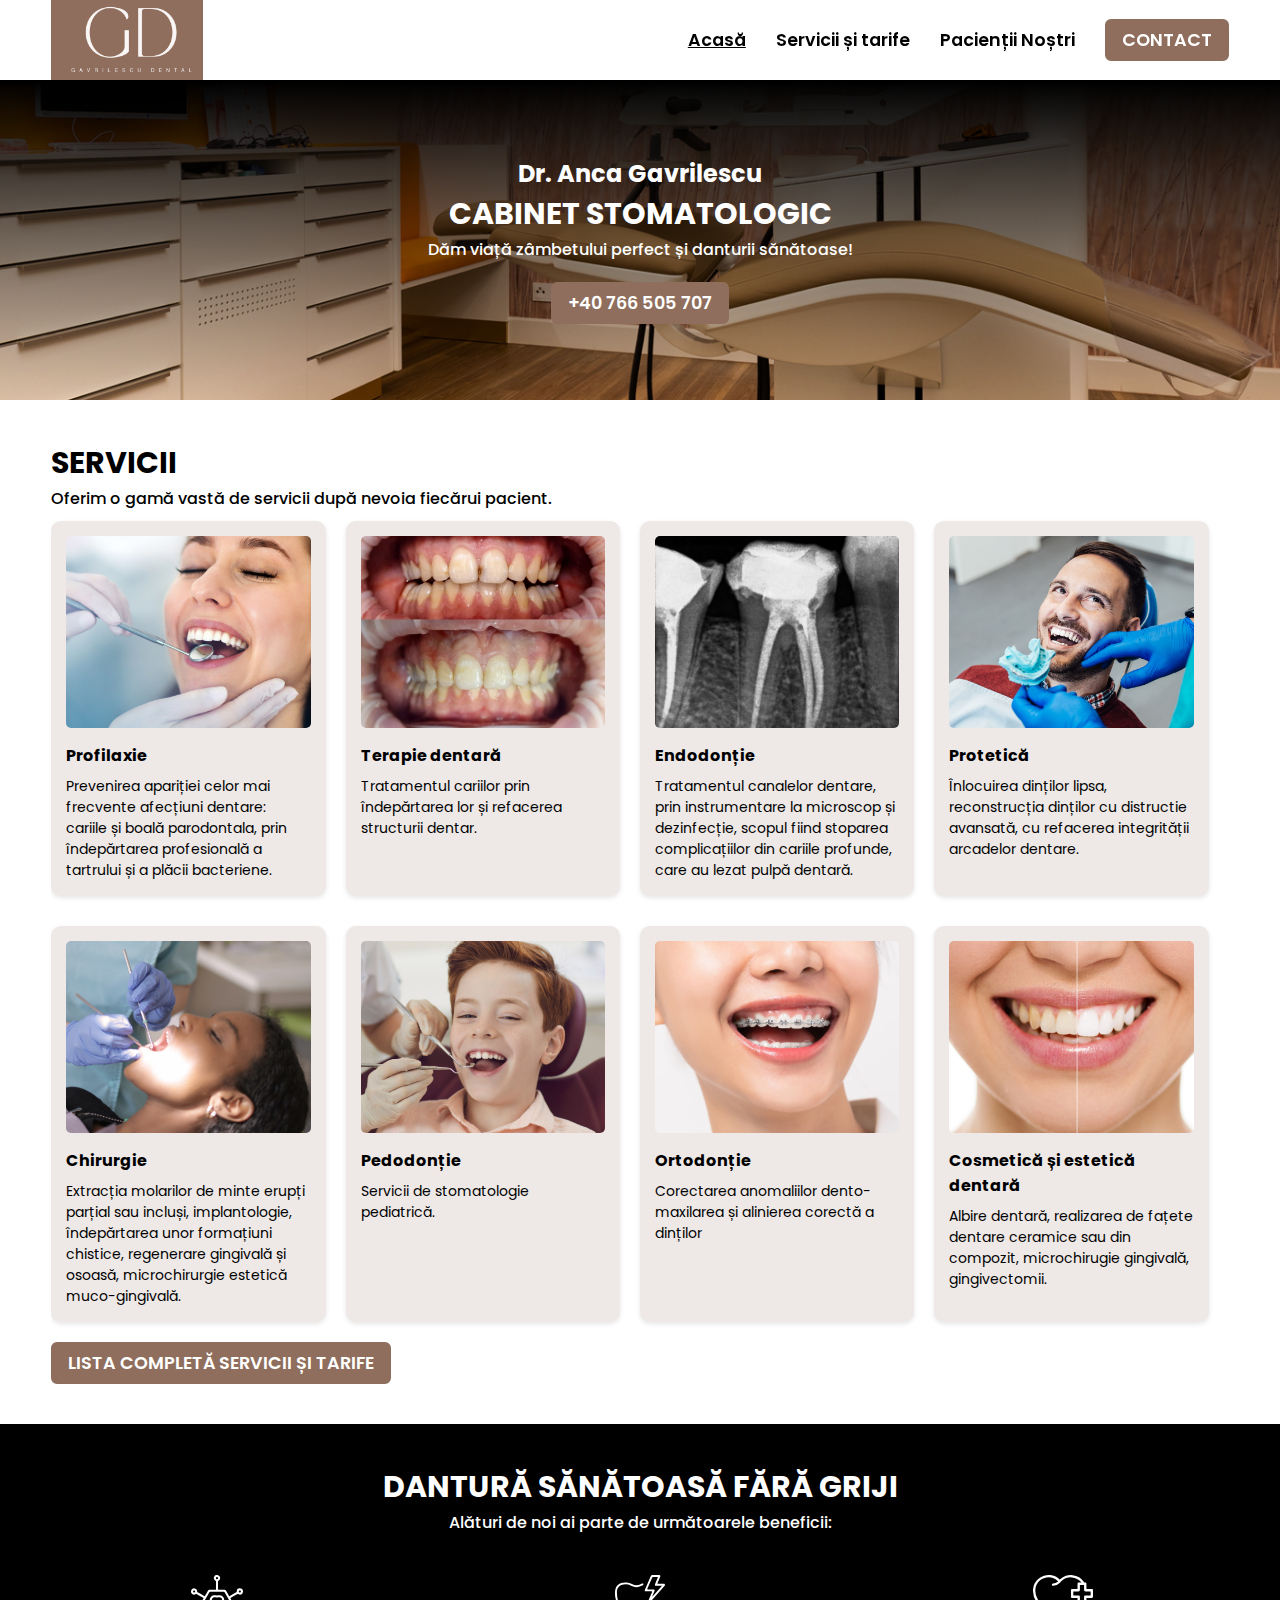
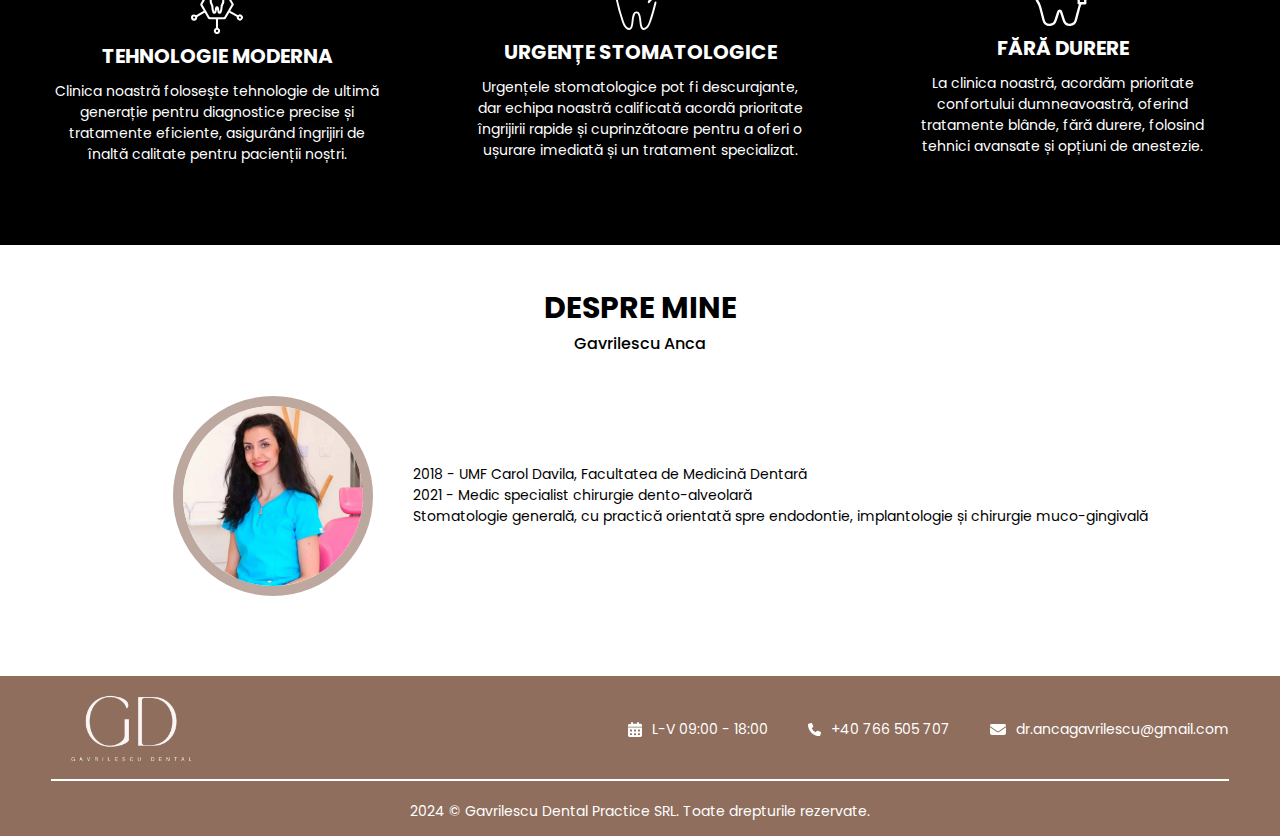
==== commit 971f7eea: "update logo, and colors" ====
--- a/index.html
+++ b/index.html
@@ -12,7 +12,8 @@
 <body>
     <header>
         <div class="header-box max-width">
-            <a href="/" class="logo"><img src="./icons/logo.svg" alt=""></a>
+            <!-- <a href="/" class="logo"><img src="./icons/logo.svg" alt=""></a> -->
+            <a href="/" class="logo"><img src="./images/logo.png" alt=""></a>
             <div class="relative xl-hidden">
                 <input class="checkbox absolute w-full h-full opacity-0" type="checkbox" checked={menuOpen} onchange="toggleMenu(this)">
                 <div class="hamburger-lines pointer-events-none flex flex-col justify-between">
@@ -83,10 +84,10 @@
             </div>
         </section>
 
-        <footer class="">
+        <footer class="white">
             <div class="max-width">
                 <div class="footer-top">
-                    <div class="logo"><img src="./icons/logo.svg" alt=""></div>
+                    <div class="logo"><img src="./images/logo.png" alt=""></div>
                     <div class="footer-top-pte">
                         <div class="pte-item flex items-center justify-center">
                             <img class="mr-10" src="/icons/program.svg" alt="Program">
@@ -106,7 +107,6 @@
                     <p class="text-center">2024 © Gavrilescu Dental Practice SRL. Toate drepturile rezervate.</p>
                 </div>
             </div>
-            
         </footer>
         
     </main>
--- a/style.css
+++ b/style.css
@@ -57,7 +57,8 @@
     justify-content: space-between;
     height: 5rem;
 }
-.logo img { width: 9.5rem;}
+.logo { height: 5rem;}
+.logo img { width: 9.5rem; height: 5rem; object-fit: cover;}
 .menu {
     display: flex;
     align-items: center;
@@ -88,8 +89,8 @@
     margin-top: 2.5rem;
 }
 .btn {
-    background-color: #AE9D67;
-    border: 2px solid #AE9D67;
+    background-color: #8F6E5D;
+    border: 2px solid #8F6E5D;
     border-radius: 6px;
     padding: 6px 15px;
     font-family: 'Poppins';
@@ -102,7 +103,7 @@
  background-color: white;
 }
 .btn:hover a {
-    color: #AE9D67;
+    color: #8F6E5D;
 }
 .btn.suna { 
     margin-top: 20px;
@@ -189,7 +190,8 @@
 .card {
     flex: 0 0 auto; 
     padding: 15px;
-    background-color: #f0f0f0;
+    /* background-color: #f0f0f0; */
+    background-color: rgba(143, 110, 93, 0.15);
     border-radius: 10px;
     box-shadow: 0 2px 5px rgba(0, 0, 0, 0.1);
     scroll-snap-align: start;
@@ -239,19 +241,19 @@
     width: 200px;
     height: 200px;
     object-fit: cover;
-    border: 10px solid rgba(174, 157, 103, 0.5);
+    border: 10px solid rgba(143, 110, 93, 0.6);
     border-radius: 50%;
     margin: 40px;
 }
 
 footer {
     height: 17rem;
-    background-color: rgba(174, 157, 103, 0.3);
+    background-color: #8F6E5D;
     display: flex;
     align-items: center;
 }
 .footer-top {
-    border-bottom: 2px solid black;
+    border-bottom: 2px solid white;
     padding-bottom: 10px;
     margin-bottom: 20px;
     display: flex;
@@ -271,16 +273,17 @@
 }
 footer a {
     text-decoration: none;
-    color: black;
+    color: white;
 }
 .service-category {
-    background-color: rgba(174, 157, 103, 0.3);
+    /* background-color: rgba(174, 157, 103, 0.3); */
+    background-color: rgba(143, 110, 93, 0.15);;
     margin-bottom: 15px;
     border-radius: 5px;
     overflow: hidden;
 }
 .service-category h3 {
-    background-color: #AE9D67;
+    background-color: #8F6E5D;
     margin: 0;
     padding: 5px 15px;
     color: white;
@@ -291,7 +294,7 @@
     list-style: none;
 }
 .service-item {
-    border-bottom: 1px solid #AE9D67;
+    border-bottom: 1px solid #8F6E5D;
     padding: 8px 15px;
 }
 .service-item:last-child {
